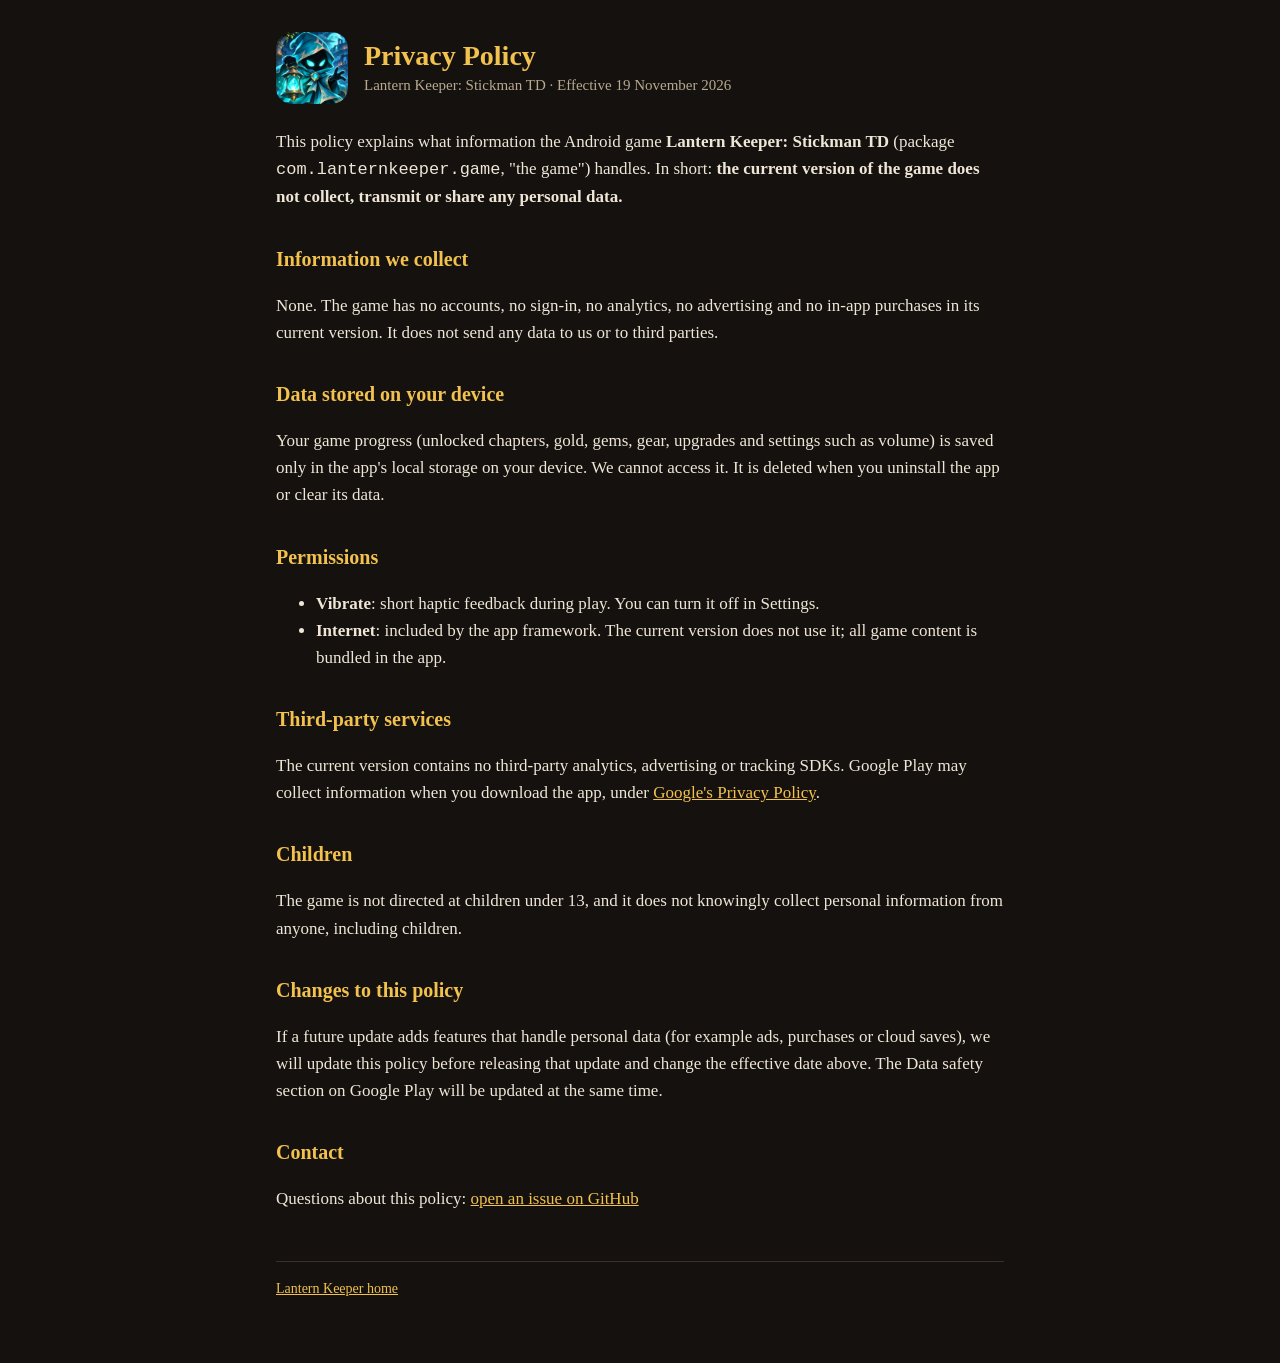
==== privacy.html @ 3a02741d "Lantern Keeper site: landing page and privacy policy" ====
<!doctype html>
<html lang="en"><head><meta charset="utf-8"><meta name="viewport" content="width=device-width,initial-scale=1">
<title>Privacy Policy – Lantern Keeper</title><link rel="stylesheet" href="style.css"><link rel="icon" href="icon.png"></head>
<body><main>
<header><img src="icon.png" alt=""><div><h1>Privacy Policy</h1><div class="mute">Lantern Keeper: Stickman TD · Effective 19 November 2026</div></div></header>

<p>This policy explains what information the Android game <strong>Lantern Keeper: Stickman TD</strong> (package <code>com.lanternkeeper.game</code>, "the game") handles. In short: <strong>the current version of the game does not collect, transmit or share any personal data.</strong></p>

<h2>Information we collect</h2>
<p>None. The game has no accounts, no sign-in, no analytics, no advertising and no in-app purchases in its current version. It does not send any data to us or to third parties.</p>

<h2>Data stored on your device</h2>
<p>Your game progress (unlocked chapters, gold, gems, gear, upgrades and settings such as volume) is saved only in the app's local storage on your device. We cannot access it. It is deleted when you uninstall the app or clear its data.</p>

<h2>Permissions</h2>
<ul>
<li><strong>Vibrate</strong>: short haptic feedback during play. You can turn it off in Settings.</li>
<li><strong>Internet</strong>: included by the app framework. The current version does not use it; all game content is bundled in the app.</li>
</ul>

<h2>Third-party services</h2>
<p>The current version contains no third-party analytics, advertising or tracking SDKs. Google Play may collect information when you download the app, under <a href="https://policies.google.com/privacy">Google's Privacy Policy</a>.</p>

<h2>Children</h2>
<p>The game is not directed at children under 13, and it does not knowingly collect personal information from anyone, including children.</p>

<h2>Changes to this policy</h2>
<p>If a future update adds features that handle personal data (for example ads, purchases or cloud saves), we will update this policy before releasing that update and change the effective date above. The Data safety section on Google Play will be updated at the same time.</p>

<h2>Contact</h2>
<p>Questions about this policy: <a href="https://github.com/Kai-31101/lantern-keeper/issues">open an issue on GitHub</a></p>

<footer><a href="index.html">Lantern Keeper home</a></footer>
</main></body></html>
---- style.css ----
:root{--bg:#14110f;--card:#211c18;--ink:#efe6d6;--mute:#b7a98f;--gold:#f2c14e;--line:#3a3129}
*{box-sizing:border-box}
body{margin:0;background:var(--bg);color:var(--ink);font:17px/1.6 Georgia,"Times New Roman",serif}
main{max-width:760px;margin:0 auto;padding:32px 16px 64px}
header{display:flex;gap:16px;align-items:center;margin-bottom:24px}
header img{width:72px;height:72px;border-radius:16px}
h1{font-size:28px;margin:0;color:var(--gold);line-height:1.2}
h2{font-size:20px;margin:32px 0 8px;color:var(--gold)}
p,li{color:var(--ink)}
.mute{color:var(--mute);font-size:15px}
a{color:var(--gold)}
.card{background:var(--card);border:1px solid var(--line);border-radius:12px;padding:16px 20px;margin:16px 0}
footer{margin-top:48px;border-top:1px solid var(--line);padding-top:16px;color:var(--mute);font-size:14px}
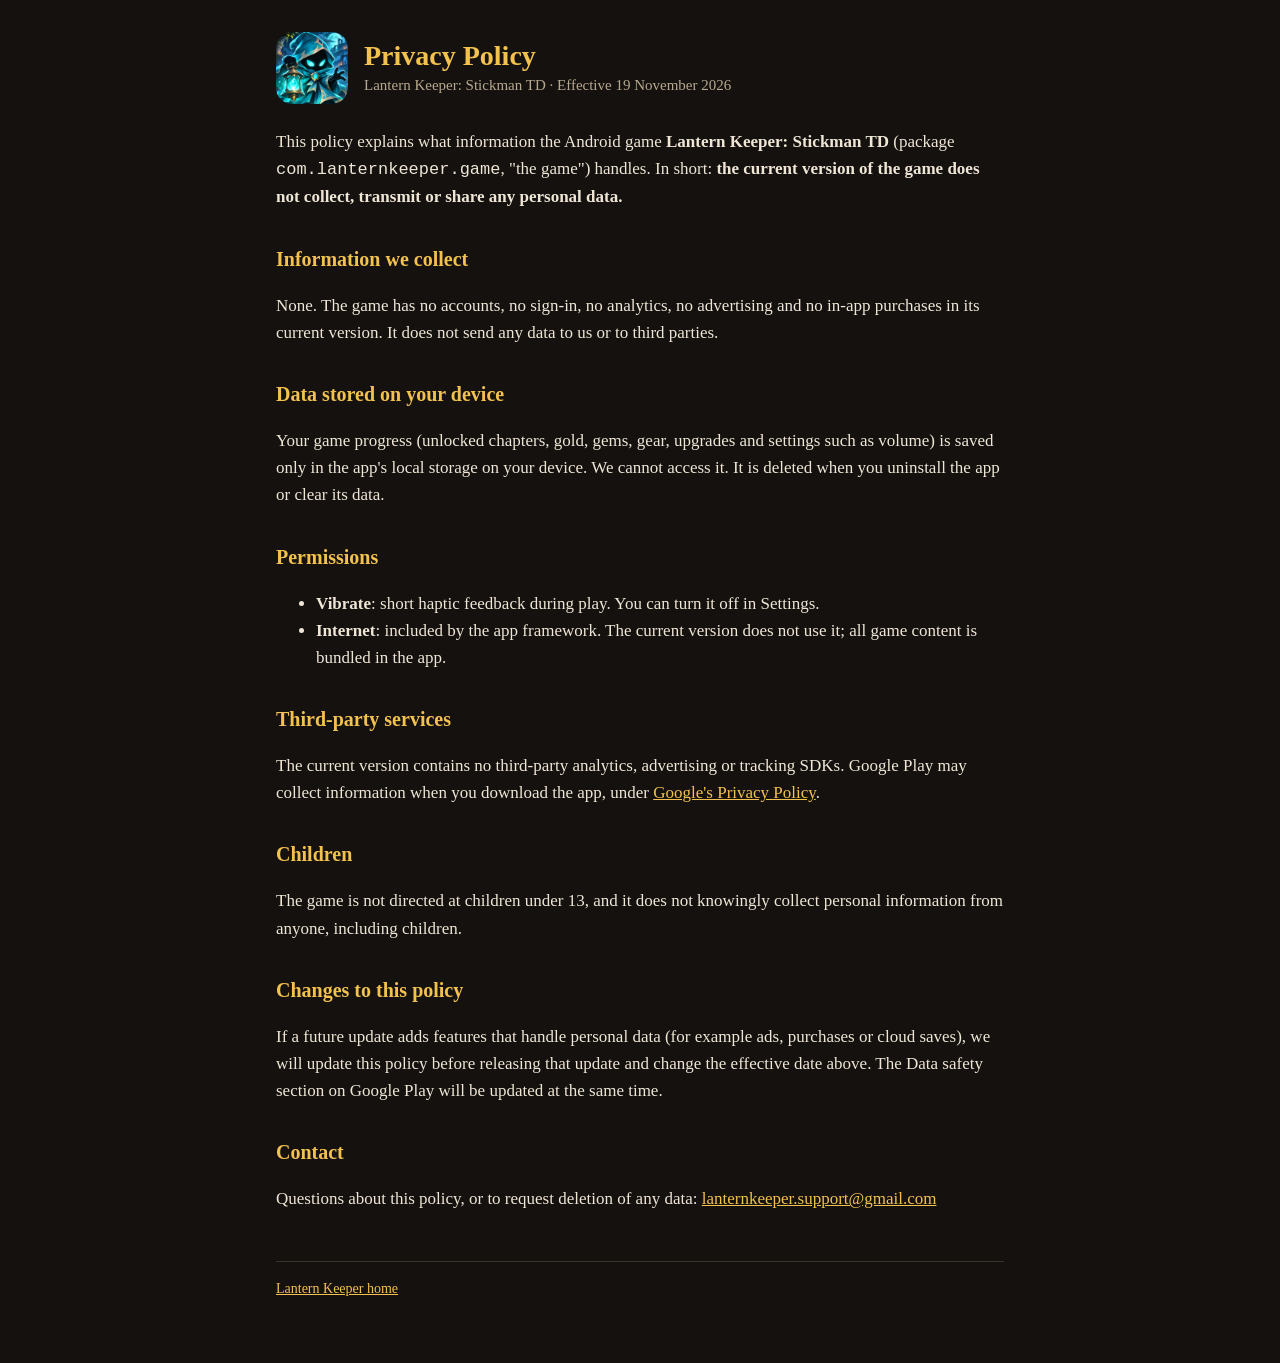
==== commit 8269f951: "Add support email" ====
--- a/privacy.html
+++ b/privacy.html
@@ -28,7 +28,7 @@
 <p>If a future update adds features that handle personal data (for example ads, purchases or cloud saves), we will update this policy before releasing that update and change the effective date above. The Data safety section on Google Play will be updated at the same time.</p>
 
 <h2>Contact</h2>
-<p>Questions about this policy: <a href="https://github.com/Kai-31101/lantern-keeper/issues">open an issue on GitHub</a></p>
+<p>Questions about this policy, or to request deletion of any data: <a href="mailto:lanternkeeper.support@gmail.com">lanternkeeper.support@gmail.com</a></p>
 
 <footer><a href="index.html">Lantern Keeper home</a></footer>
 </main></body></html>
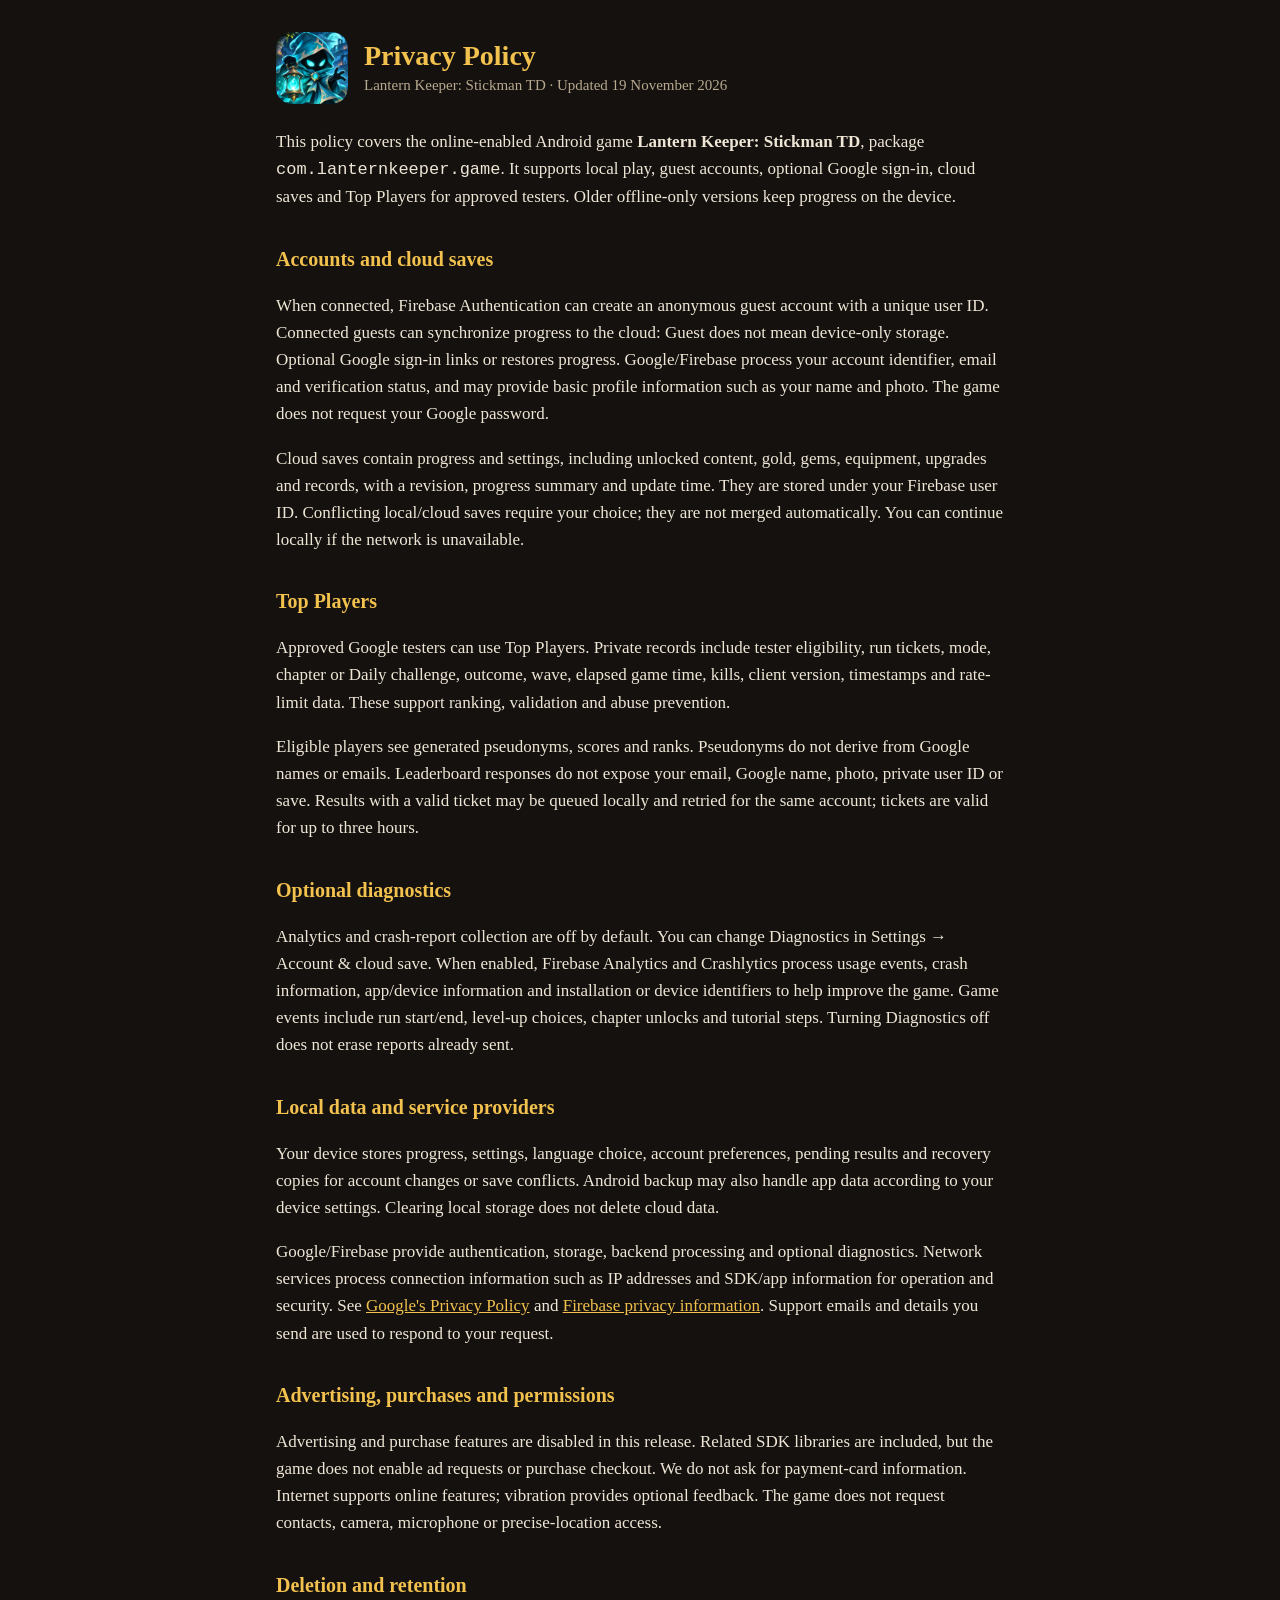
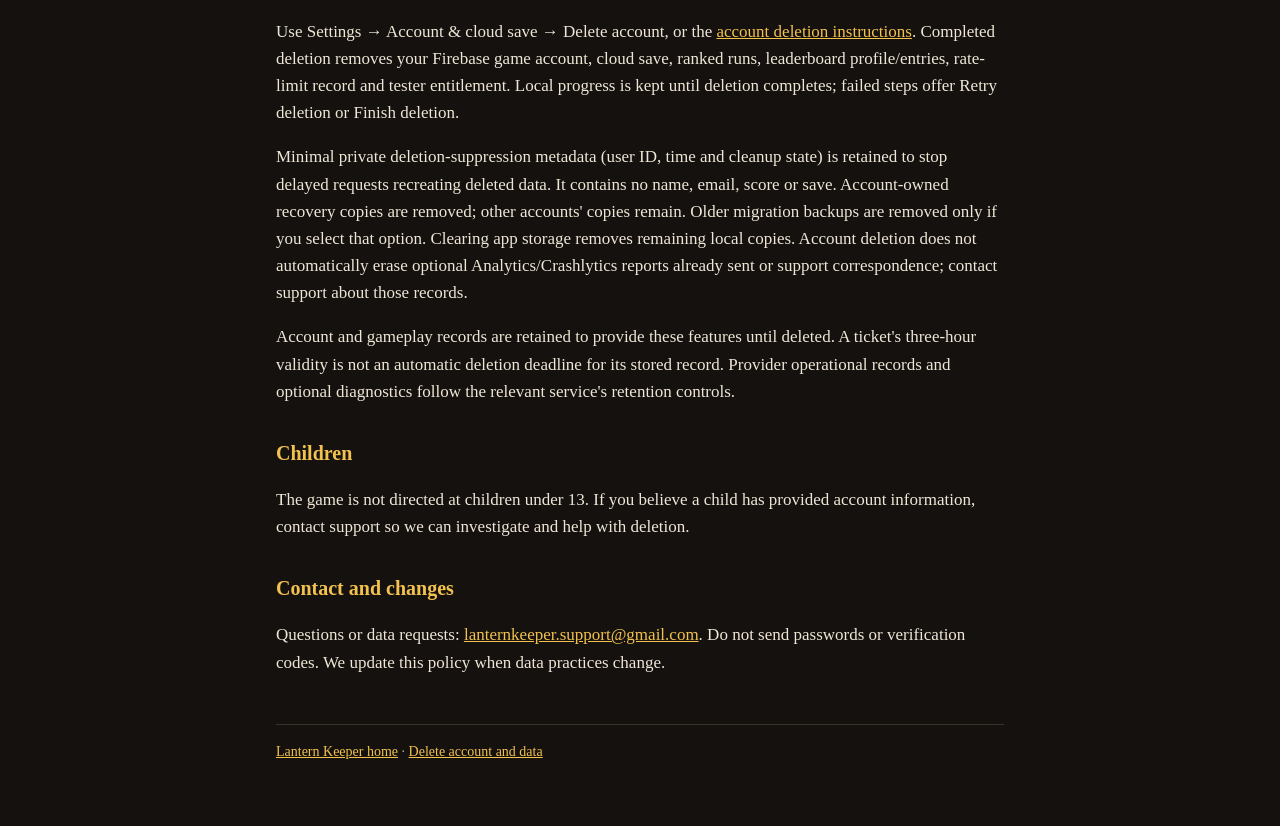
==== commit 2f78cb25: "Update Lantern Keeper privacy and account deletion for online testing" ====
--- a/privacy.html
+++ b/privacy.html
@@ -2,33 +2,28 @@
 <html lang="en"><head><meta charset="utf-8"><meta name="viewport" content="width=device-width,initial-scale=1">
 <title>Privacy Policy – Lantern Keeper</title><link rel="stylesheet" href="style.css"><link rel="icon" href="icon.png"></head>
 <body><main>
-<header><img src="icon.png" alt=""><div><h1>Privacy Policy</h1><div class="mute">Lantern Keeper: Stickman TD · Effective 19 November 2026</div></div></header>
-
-<p>This policy explains what information the Android game <strong>Lantern Keeper: Stickman TD</strong> (package <code>com.lanternkeeper.game</code>, "the game") handles. In short: <strong>the current version of the game does not collect, transmit or share any personal data.</strong></p>
-
-<h2>Information we collect</h2>
-<p>None. The game has no accounts, no sign-in, no analytics, no advertising and no in-app purchases in its current version. It does not send any data to us or to third parties.</p>
-
-<h2>Data stored on your device</h2>
-<p>Your game progress (unlocked chapters, gold, gems, gear, upgrades and settings such as volume) is saved only in the app's local storage on your device. We cannot access it. It is deleted when you uninstall the app or clear its data.</p>
-
-<h2>Permissions</h2>
-<ul>
-<li><strong>Vibrate</strong>: short haptic feedback during play. You can turn it off in Settings.</li>
-<li><strong>Internet</strong>: included by the app framework. The current version does not use it; all game content is bundled in the app.</li>
-</ul>
-
-<h2>Third-party services</h2>
-<p>The current version contains no third-party analytics, advertising or tracking SDKs. Google Play may collect information when you download the app, under <a href="https://policies.google.com/privacy">Google's Privacy Policy</a>.</p>
-
+<header><img src="icon.png" alt=""><div><h1>Privacy Policy</h1><div class="mute">Lantern Keeper: Stickman TD · Updated 19 November 2026</div></div></header>
+<p>This policy covers the online-enabled Android game <strong>Lantern Keeper: Stickman TD</strong>, package <code>com.lanternkeeper.game</code>. It supports local play, guest accounts, optional Google sign-in, cloud saves and Top Players for approved testers. Older offline-only versions keep progress on the device.</p>
+<h2>Accounts and cloud saves</h2>
+<p>When connected, Firebase Authentication can create an anonymous guest account with a unique user ID. Connected guests can synchronize progress to the cloud: Guest does not mean device-only storage. Optional Google sign-in links or restores progress. Google/Firebase process your account identifier, email and verification status, and may provide basic profile information such as your name and photo. The game does not request your Google password.</p>
+<p>Cloud saves contain progress and settings, including unlocked content, gold, gems, equipment, upgrades and records, with a revision, progress summary and update time. They are stored under your Firebase user ID. Conflicting local/cloud saves require your choice; they are not merged automatically. You can continue locally if the network is unavailable.</p>
+<h2>Top Players</h2>
+<p>Approved Google testers can use Top Players. Private records include tester eligibility, run tickets, mode, chapter or Daily challenge, outcome, wave, elapsed game time, kills, client version, timestamps and rate-limit data. These support ranking, validation and abuse prevention.</p>
+<p>Eligible players see generated pseudonyms, scores and ranks. Pseudonyms do not derive from Google names or emails. Leaderboard responses do not expose your email, Google name, photo, private user ID or save. Results with a valid ticket may be queued locally and retried for the same account; tickets are valid for up to three hours.</p>
+<h2>Optional diagnostics</h2>
+<p>Analytics and crash-report collection are off by default. You can change Diagnostics in Settings → Account &amp; cloud save. When enabled, Firebase Analytics and Crashlytics process usage events, crash information, app/device information and installation or device identifiers to help improve the game. Game events include run start/end, level-up choices, chapter unlocks and tutorial steps. Turning Diagnostics off does not erase reports already sent.</p>
+<h2>Local data and service providers</h2>
+<p>Your device stores progress, settings, language choice, account preferences, pending results and recovery copies for account changes or save conflicts. Android backup may also handle app data according to your device settings. Clearing local storage does not delete cloud data.</p>
+<p>Google/Firebase provide authentication, storage, backend processing and optional diagnostics. Network services process connection information such as IP addresses and SDK/app information for operation and security. See <a href="https://policies.google.com/privacy">Google's Privacy Policy</a> and <a href="https://firebase.google.com/support/privacy">Firebase privacy information</a>. Support emails and details you send are used to respond to your request.</p>
+<h2>Advertising, purchases and permissions</h2>
+<p>Advertising and purchase features are disabled in this release. Related SDK libraries are included, but the game does not enable ad requests or purchase checkout. We do not ask for payment-card information. Internet supports online features; vibration provides optional feedback. The game does not request contacts, camera, microphone or precise-location access.</p>
+<h2>Deletion and retention</h2>
+<p>Use Settings → Account &amp; cloud save → Delete account, or the <a href="delete-account.html">account deletion instructions</a>. Completed deletion removes your Firebase game account, cloud save, ranked runs, leaderboard profile/entries, rate-limit record and tester entitlement. Local progress is kept until deletion completes; failed steps offer Retry deletion or Finish deletion.</p>
+<p>Minimal private deletion-suppression metadata (user ID, time and cleanup state) is retained to stop delayed requests recreating deleted data. It contains no name, email, score or save. Account-owned recovery copies are removed; other accounts' copies remain. Older migration backups are removed only if you select that option. Clearing app storage removes remaining local copies. Account deletion does not automatically erase optional Analytics/Crashlytics reports already sent or support correspondence; contact support about those records.</p>
+<p>Account and gameplay records are retained to provide these features until deleted. A ticket's three-hour validity is not an automatic deletion deadline for its stored record. Provider operational records and optional diagnostics follow the relevant service's retention controls.</p>
 <h2>Children</h2>
-<p>The game is not directed at children under 13, and it does not knowingly collect personal information from anyone, including children.</p>
-
-<h2>Changes to this policy</h2>
-<p>If a future update adds features that handle personal data (for example ads, purchases or cloud saves), we will update this policy before releasing that update and change the effective date above. The Data safety section on Google Play will be updated at the same time.</p>
-
-<h2>Contact</h2>
-<p>Questions about this policy, or to request deletion of any data: <a href="mailto:lanternkeeper.support@gmail.com">lanternkeeper.support@gmail.com</a></p>
-
-<footer><a href="index.html">Lantern Keeper home</a></footer>
-</main></body></html>
+<p>The game is not directed at children under 13. If you believe a child has provided account information, contact support so we can investigate and help with deletion.</p>
+<h2>Contact and changes</h2>
+<p>Questions or data requests: <a href="mailto:lanternkeeper.support@gmail.com">lanternkeeper.support@gmail.com</a>. Do not send passwords or verification codes. We update this policy when data practices change.</p>
+<footer><a href="index.html">Lantern Keeper home</a> · <a href="delete-account.html">Delete account and data</a></footer>
+</main></body></html>
